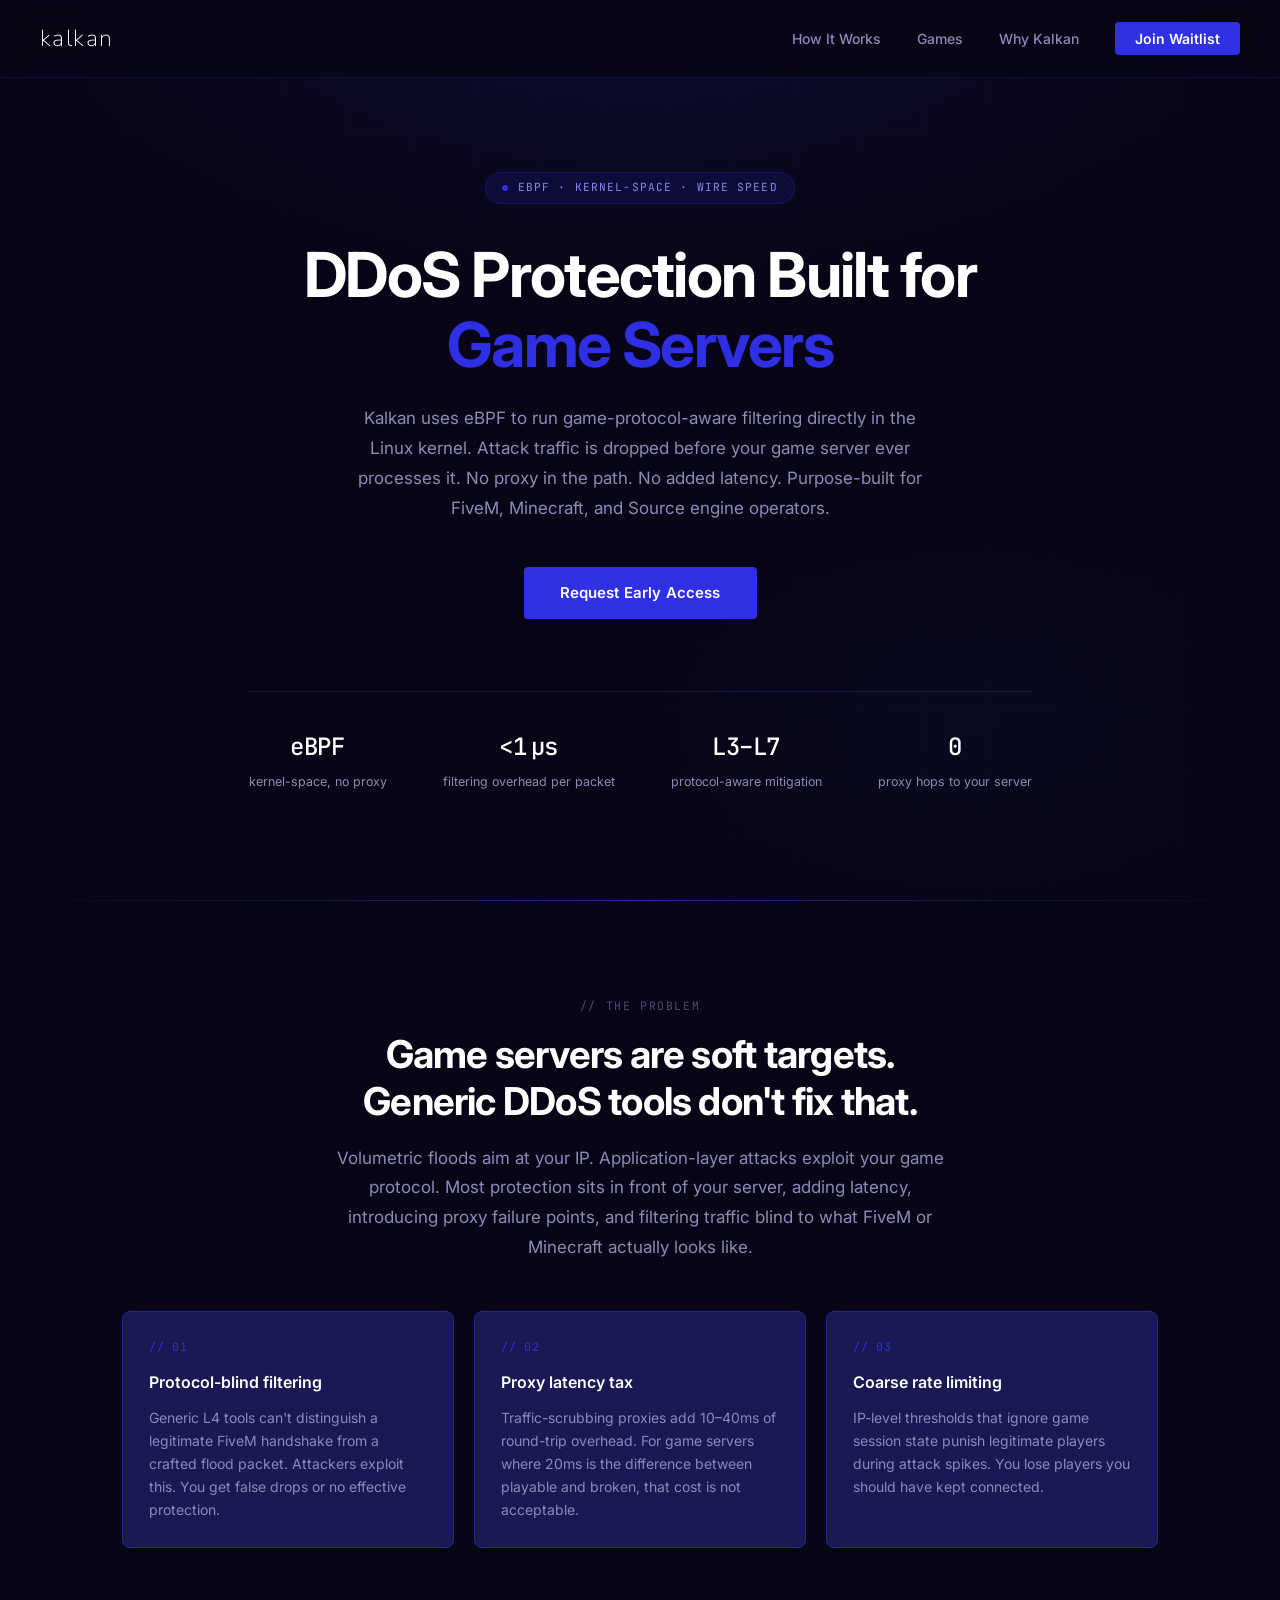
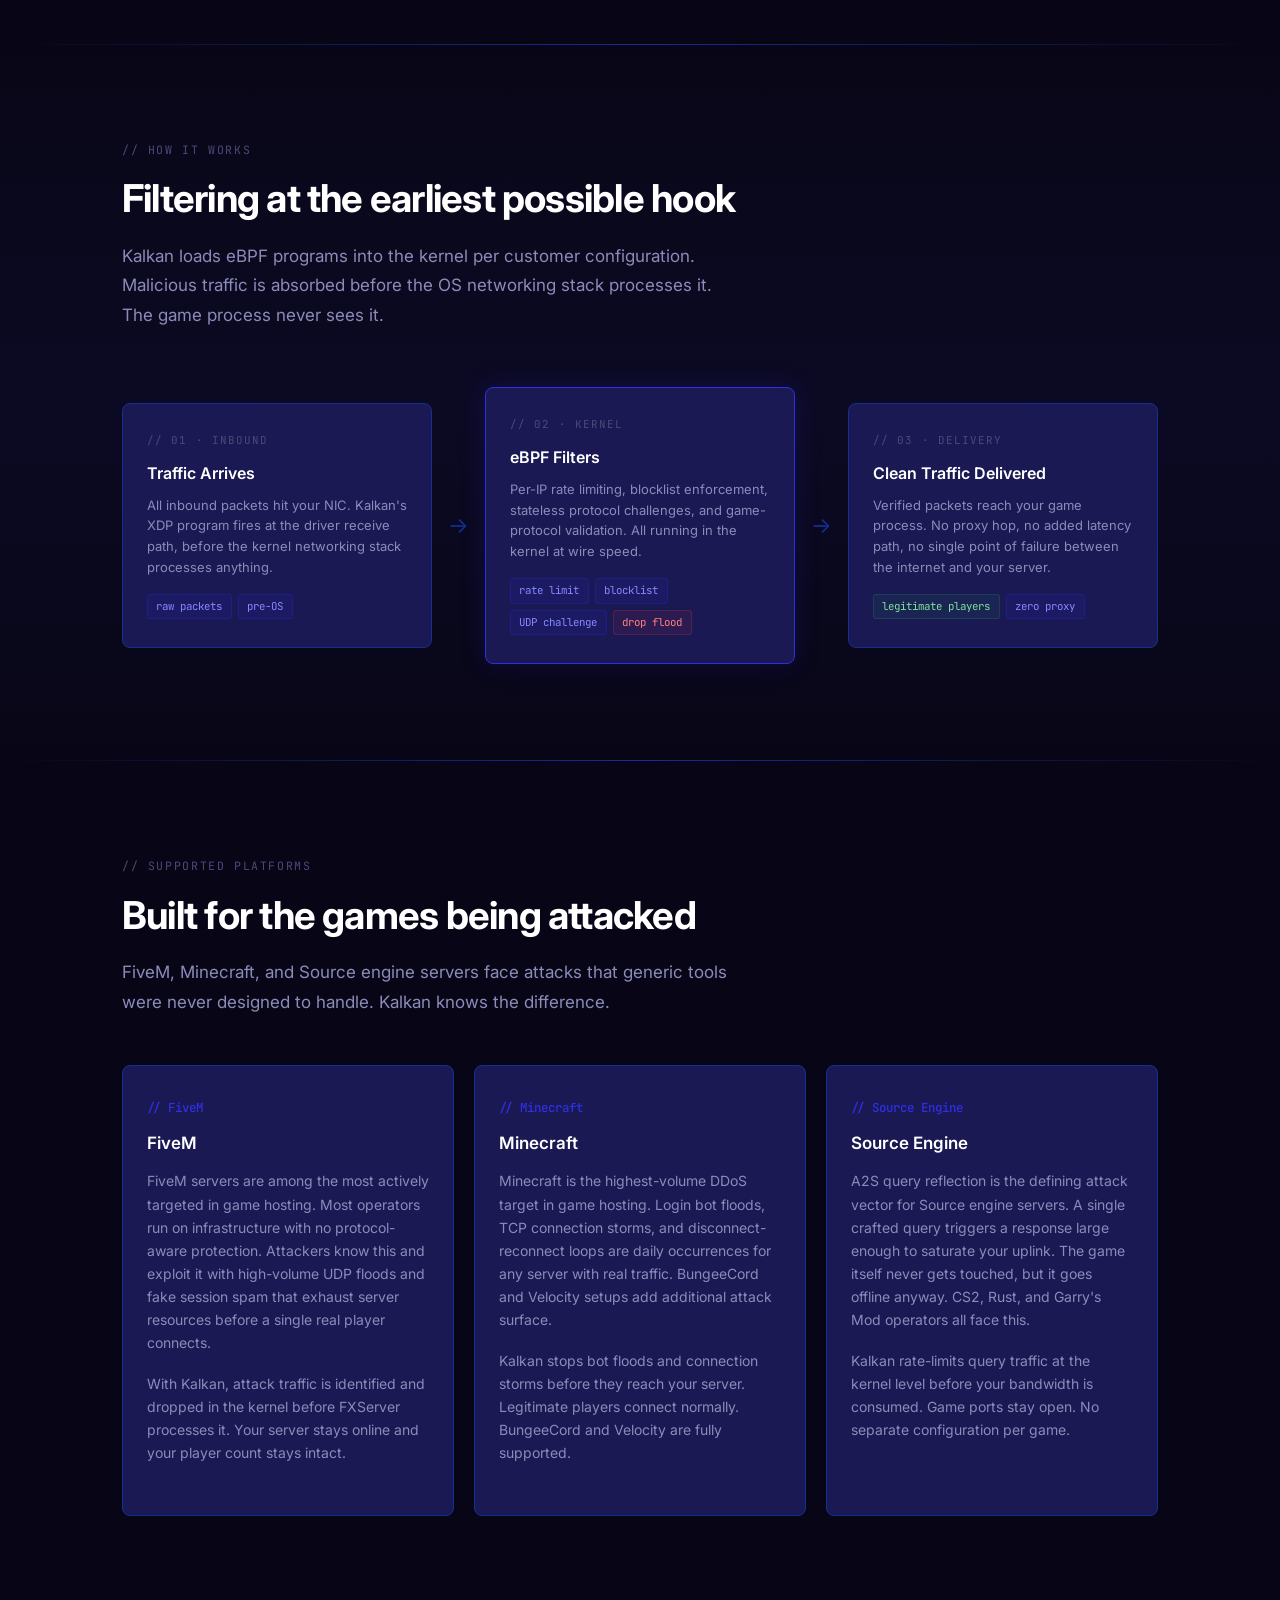
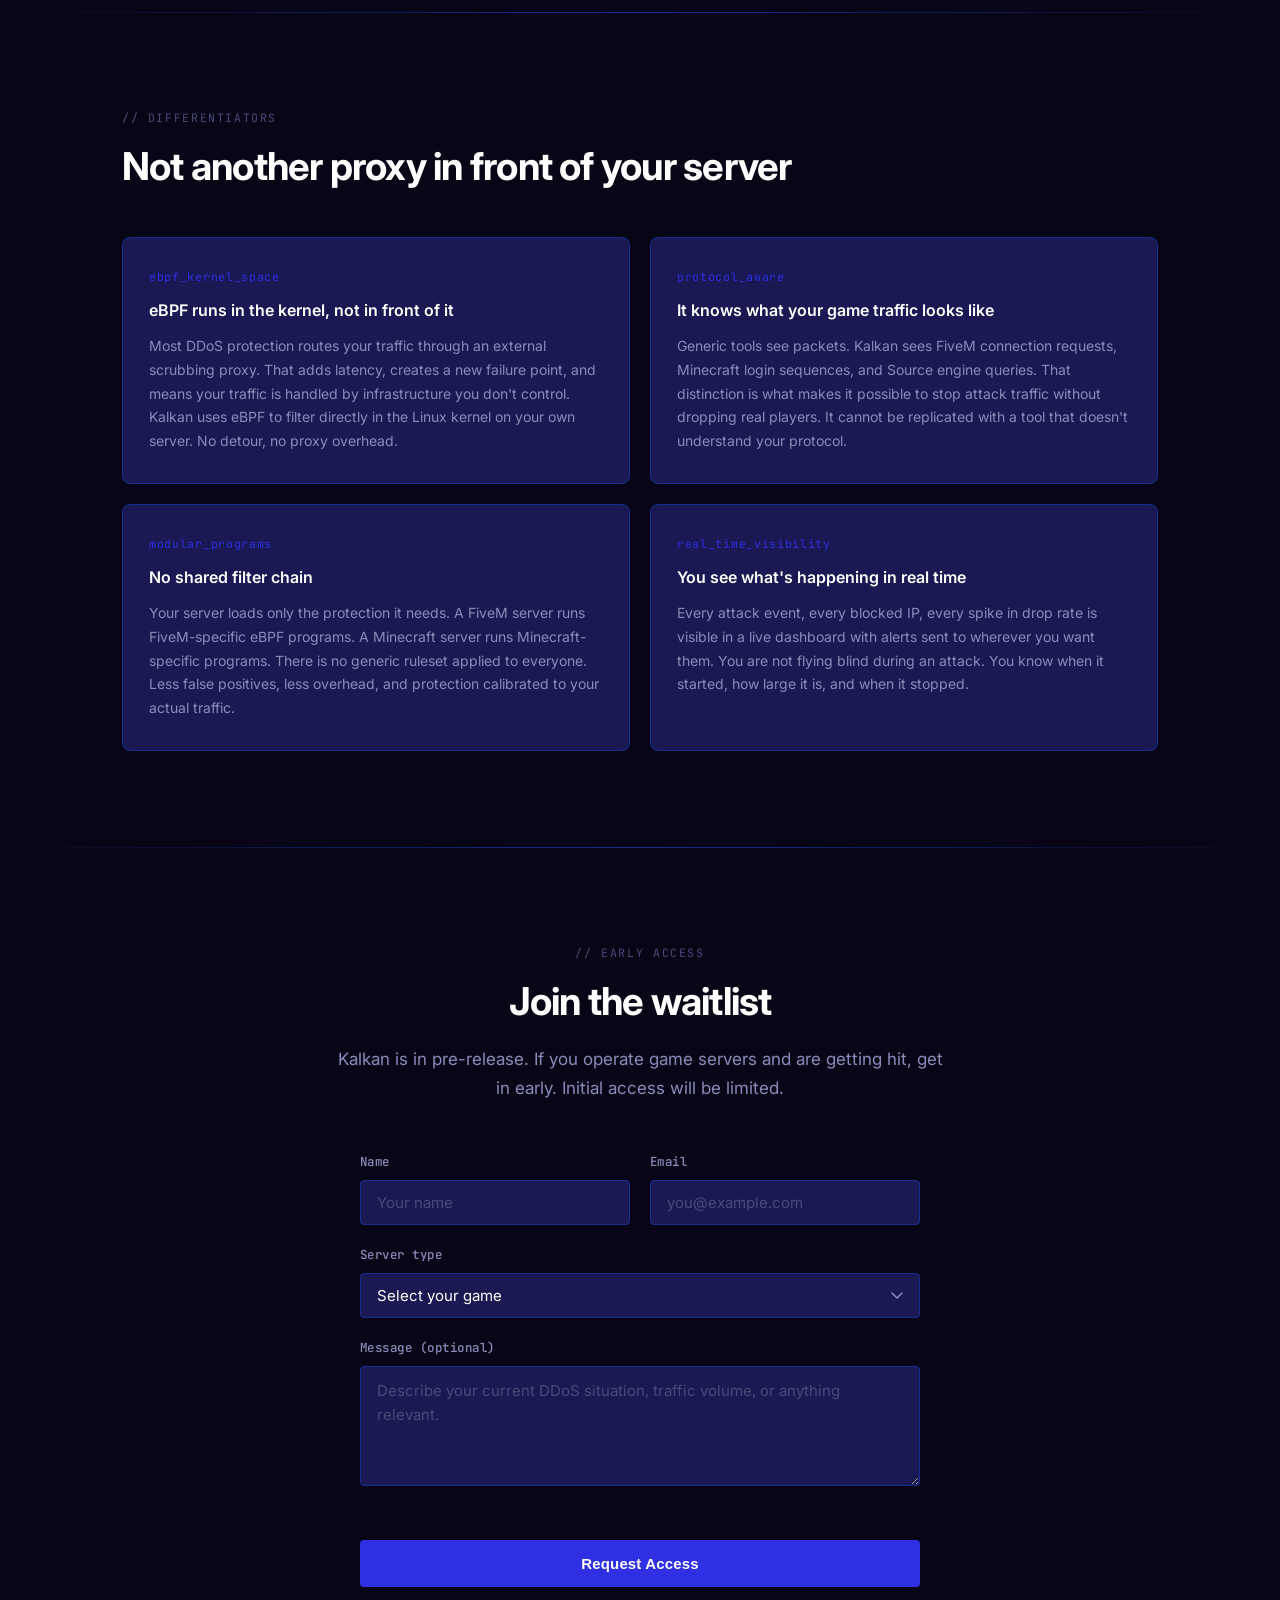
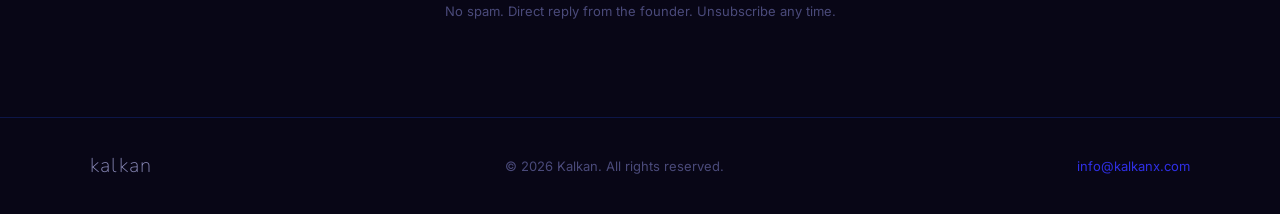
==== index.html @ 295e586f "build landing page" ====
<!DOCTYPE html>
<html lang="en">
<head>
  <meta charset="UTF-8">
  <meta name="viewport" content="width=device-width, initial-scale=1.0">
  <title>Kalkan: Game Server DDoS Protection at Wire Speed</title>
  <meta name="description" content="eBPF-powered DDoS protection for FiveM, Minecraft, and Source engine game servers. Kernel-space filtering with no proxy overhead.">
  <link rel="preconnect" href="https://fonts.googleapis.com">
  <link rel="preconnect" href="https://fonts.gstatic.com" crossorigin>
  <link href="https://fonts.googleapis.com/css2?family=Inter:wght@300;400;500;600;700&family=JetBrains+Mono:wght@400;500&family=Nunito:wght@200;300&display=swap" rel="stylesheet">
  <link rel="stylesheet" href="style.css">
</head>
<body>

<!-- Navigation -->
<nav>
  <a href="#hero" class="nav-logo">kalkan</a>
  <ul class="nav-links">
    <li><a href="#how-it-works">How It Works</a></li>
    <li><a href="#games">Games</a></li>
    <li><a href="#why">Why Kalkan</a></li>
    <li><a href="#waitlist" class="nav-cta">Join Waitlist</a></li>
  </ul>
</nav>

<!-- Hero -->
<section id="hero">
  <div class="hero-content">
    <div class="hero-badge">
      <span class="badge-dot"></span>
      eBPF &middot; Kernel-space &middot; Wire Speed
    </div>
    <h1>DDoS Protection Built for<br><em>Game Servers</em></h1>
    <p class="hero-sub">
      Kalkan uses eBPF to run game-protocol-aware filtering directly in the Linux kernel. Attack traffic is dropped before your game server ever processes it. No proxy in the path. No added latency. Purpose-built for FiveM, Minecraft, and Source engine operators.
    </p>
    <a href="#waitlist" class="btn-primary">Request Early Access</a>
    <div class="hero-stats">
      <div>
        <span class="stat-value">eBPF</span>
        <span class="stat-label">kernel-space, no proxy</span>
      </div>
      <div>
        <span class="stat-value">&lt;1&thinsp;&mu;s</span>
        <span class="stat-label">filtering overhead per packet</span>
      </div>
      <div>
        <span class="stat-value">L3–L7</span>
        <span class="stat-label">protocol-aware mitigation</span>
      </div>
      <div>
        <span class="stat-value">0</span>
        <span class="stat-label">proxy hops to your server</span>
      </div>
    </div>
  </div>
</section>

<div class="divider"></div>

<!-- Problem -->
<section id="problem">
  <div class="section-label">// the problem</div>
  <h2>Game servers are soft targets.<br>Generic DDoS tools don't fix that.</h2>
  <p class="section-intro">
    Volumetric floods aim at your IP. Application-layer attacks exploit your game protocol. Most protection sits in front of your server, adding latency, introducing proxy failure points, and filtering traffic blind to what FiveM or Minecraft actually looks like.
  </p>
  <div class="problem-cards">
    <div class="problem-card">
      <span class="problem-num">// 01</span>
      <h3>Protocol-blind filtering</h3>
      <p>Generic L4 tools can't distinguish a legitimate FiveM handshake from a crafted flood packet. Attackers exploit this. You get false drops or no effective protection.</p>
    </div>
    <div class="problem-card">
      <span class="problem-num">// 02</span>
      <h3>Proxy latency tax</h3>
      <p>Traffic-scrubbing proxies add 10–40ms of round-trip overhead. For game servers where 20ms is the difference between playable and broken, that cost is not acceptable.</p>
    </div>
    <div class="problem-card">
      <span class="problem-num">// 03</span>
      <h3>Coarse rate limiting</h3>
      <p>IP-level thresholds that ignore game session state punish legitimate players during attack spikes. You lose players you should have kept connected.</p>
    </div>
  </div>
</section>

<div class="divider"></div>

<!-- How It Works -->
<div class="bg-subtle" id="how-it-works">
  <div class="section-wide">
    <div class="section-label">// how it works</div>
    <h2>Filtering at the earliest possible hook</h2>
    <p class="section-intro">
      Kalkan loads eBPF programs into the kernel per customer configuration. Malicious traffic is absorbed before the OS networking stack processes it. The game process never sees it.
    </p>
    <div class="pipeline">
      <div class="pipeline-step">
        <span class="step-num">// 01 &middot; inbound</span>
        <h3>Traffic Arrives</h3>
        <p>All inbound packets hit your NIC. Kalkan's XDP program fires at the driver receive path, before the kernel networking stack processes anything.</p>
        <div class="tags">
          <span class="tag tag-blue">raw packets</span>
          <span class="tag tag-blue">pre-OS</span>
        </div>
      </div>
      <div class="pipeline-arrow">→</div>
      <div class="pipeline-step is-kernel">
        <span class="step-num">// 02 &middot; kernel</span>
        <h3>eBPF Filters</h3>
        <p>Per-IP rate limiting, blocklist enforcement, stateless protocol challenges, and game-protocol validation. All running in the kernel at wire speed.</p>
        <div class="tags">
          <span class="tag tag-blue">rate limit</span>
          <span class="tag tag-blue">blocklist</span>
          <span class="tag tag-blue">UDP challenge</span>
          <span class="tag tag-red">drop flood</span>
        </div>
      </div>
      <div class="pipeline-arrow">→</div>
      <div class="pipeline-step">
        <span class="step-num">// 03 &middot; delivery</span>
        <h3>Clean Traffic Delivered</h3>
        <p>Verified packets reach your game process. No proxy hop, no added latency path, no single point of failure between the internet and your server.</p>
        <div class="tags">
          <span class="tag tag-green">legitimate players</span>
          <span class="tag tag-blue">zero proxy</span>
        </div>
      </div>
    </div>
  </div>
</div>

<div class="divider"></div>

<!-- Games -->
<section id="games">
  <div class="section-label">// supported platforms</div>
  <h2>Built for the games being attacked</h2>
  <p class="section-intro">
    FiveM, Minecraft, and Source engine servers face attacks that generic tools were never designed to handle. Kalkan knows the difference.
  </p>
  <div class="games-grid">
    <div class="game-card">
      <span class="game-id">// FiveM</span>
      <h3>FiveM</h3>
      <p>FiveM servers are among the most actively targeted in game hosting. Most operators run on infrastructure with no protocol-aware protection. Attackers know this and exploit it with high-volume UDP floods and fake session spam that exhaust server resources before a single real player connects.</p>
      <p>With Kalkan, attack traffic is identified and dropped in the kernel before FXServer processes it. Your server stays online and your player count stays intact.</p>
    </div>
    <div class="game-card">
      <span class="game-id">// Minecraft</span>
      <h3>Minecraft</h3>
      <p>Minecraft is the highest-volume DDoS target in game hosting. Login bot floods, TCP connection storms, and disconnect-reconnect loops are daily occurrences for any server with real traffic. BungeeCord and Velocity setups add additional attack surface.</p>
      <p>Kalkan stops bot floods and connection storms before they reach your server. Legitimate players connect normally. BungeeCord and Velocity are fully supported.</p>
    </div>
    <div class="game-card">
      <span class="game-id">// Source Engine</span>
      <h3>Source Engine</h3>
      <p>A2S query reflection is the defining attack vector for Source engine servers. A single crafted query triggers a response large enough to saturate your uplink. The game itself never gets touched, but it goes offline anyway. CS2, Rust, and Garry's Mod operators all face this.</p>
      <p>Kalkan rate-limits query traffic at the kernel level before your bandwidth is consumed. Game ports stay open. No separate configuration per game.</p>
    </div>
  </div>
</section>

<div class="divider"></div>

<!-- Why Kalkan -->
<section id="why">
  <div class="section-label">// differentiators</div>
  <h2>Not another proxy in front of your server</h2>
  <div class="why-grid">
    <div class="why-card">
      <span class="why-key">ebpf_kernel_space</span>
      <h3>eBPF runs in the kernel, not in front of it</h3>
      <p>Most DDoS protection routes your traffic through an external scrubbing proxy. That adds latency, creates a new failure point, and means your traffic is handled by infrastructure you don't control. Kalkan uses eBPF to filter directly in the Linux kernel on your own server. No detour, no proxy overhead.</p>
    </div>
    <div class="why-card">
      <span class="why-key">protocol_aware</span>
      <h3>It knows what your game traffic looks like</h3>
      <p>Generic tools see packets. Kalkan sees FiveM connection requests, Minecraft login sequences, and Source engine queries. That distinction is what makes it possible to stop attack traffic without dropping real players. It cannot be replicated with a tool that doesn't understand your protocol.</p>
    </div>
    <div class="why-card">
      <span class="why-key">modular_programs</span>
      <h3>No shared filter chain</h3>
      <p>Your server loads only the protection it needs. A FiveM server runs FiveM-specific eBPF programs. A Minecraft server runs Minecraft-specific programs. There is no generic ruleset applied to everyone. Less false positives, less overhead, and protection calibrated to your actual traffic.</p>
    </div>
    <div class="why-card">
      <span class="why-key">real_time_visibility</span>
      <h3>You see what's happening in real time</h3>
      <p>Every attack event, every blocked IP, every spike in drop rate is visible in a live dashboard with alerts sent to wherever you want them. You are not flying blind during an attack. You know when it started, how large it is, and when it stopped.</p>
    </div>
  </div>
</section>

<div class="divider"></div>

<!-- Waitlist -->
<section id="waitlist">
  <div class="section-label">// early access</div>
  <h2>Join the waitlist</h2>
  <p class="section-intro">
    Kalkan is in pre-release. If you operate game servers and are getting hit, get in early. Initial access will be limited.
  </p>
  <form class="form-wrap" action="https://api.web3forms.com/submit" method="POST">
    <input type="hidden" name="access_key" value="5bf52de4-3894-460c-8d08-30e05726d193">
    <input type="hidden" name="subject" value="New Waitlist Request - Kalkan">
    <input type="hidden" name="redirect" value="false">
    <div class="form-row">
      <div class="form-group">
        <label for="name">Name</label>
        <input type="text" id="name" name="name" placeholder="Your name" required>
      </div>
      <div class="form-group">
        <label for="email">Email</label>
        <input type="email" id="email" name="email" placeholder="you@example.com" required>
      </div>
    </div>
    <div class="form-group">
      <label for="server-type">Server type</label>
      <select id="server-type" name="server_type" required>
        <option value="" disabled selected>Select your game</option>
        <option value="fivem">FiveM / GTA V</option>
        <option value="minecraft-java">Minecraft Java</option>
        <option value="minecraft-bedrock">Minecraft Bedrock</option>
        <option value="cs2">CS2</option>
        <option value="rust">Rust</option>
        <option value="gmod">Garry's Mod</option>
        <option value="other">Other</option>
      </select>
    </div>
    <div class="form-group">
      <label for="message">Message (optional)</label>
      <textarea id="message" name="message" placeholder="Describe your current DDoS situation, traffic volume, or anything relevant."></textarea>
    </div>
    <div class="h-captcha" data-captcha="true" data-theme="dark"></div>
    <button type="submit" class="btn-primary btn-submit">Request Access</button>
    <p class="form-note">No spam. Direct reply from the founder. Unsubscribe any time.</p>
  </form>
</section>

<!-- Footer -->
<footer>
  <div class="footer-inner">
    <span class="footer-logo">kalkan</span>
    <span class="footer-copy">&copy; 2026 Kalkan. All rights reserved.</span>
    <span class="footer-contact"><a href="mailto:info@kalkanx.com">info@kalkanx.com</a></span>
  </div>
</footer>

<script src="https://web3forms.com/client/script.js" async defer></script>
</body>
</html>
---- style.css ----
:root {
  --bg:          #080616;
  --bg-card:     #1A1953;
  --border:      #162E93;
  --accent:      #2F2FE4;
  --accent-dim:  rgba(47, 47, 228, 0.14);
  --accent-glow: rgba(47, 47, 228, 0.18);
  --text:        #ffffff;
  --text-muted:  #8b8bba;
  --text-dim:    #4a4a7a;
  --mono:        'JetBrains Mono', monospace;
  --sans:        'Inter', -apple-system, sans-serif;
}

*, *::before, *::after { box-sizing: border-box; margin: 0; padding: 0; }
html { scroll-behavior: smooth; }

body {
  background: var(--bg);
  color: var(--text);
  font-family: var(--sans);
  line-height: 1.6;
  -webkit-font-smoothing: antialiased;
}

/* ── Nav ── */
nav {
  position: fixed;
  top: 0; left: 0; right: 0;
  z-index: 100;
  display: flex;
  align-items: center;
  justify-content: space-between;
  padding: 1.25rem 2.5rem;
  background: rgba(8, 6, 22, 0.88);
  backdrop-filter: blur(14px);
  border-bottom: 1px solid rgba(22, 46, 147, 0.35);
}

.nav-logo {
  font-family: 'Nunito', sans-serif;
  font-size: 1.45rem;
  font-weight: 200;
  color: var(--text);
  text-decoration: none;
  letter-spacing: 0.06em;
}

.nav-links {
  display: flex;
  align-items: center;
  gap: 2.25rem;
  list-style: none;
}
.nav-links a {
  color: var(--text-muted);
  text-decoration: none;
  font-size: 0.875rem;
  font-weight: 500;
  transition: color 0.2s;
}
.nav-links a:hover { color: var(--text); }
.nav-cta {
  padding: 0.5rem 1.25rem;
  background: var(--accent);
  color: var(--text) !important;
  border-radius: 4px;
  font-weight: 600 !important;
  transition: opacity 0.2s !important;
}
.nav-cta:hover { opacity: 0.82 !important; }

/* ── Hero ── */
#hero {
  min-height: 100vh;
  display: flex;
  align-items: center;
  justify-content: center;
  text-align: center;
  padding: 9rem 2rem 5rem;
  position: relative;
  overflow: hidden;
}

#hero::before {
  content: '';
  position: absolute;
  inset: 0;
  background:
    radial-gradient(ellipse 90% 55% at 50% -5%, rgba(47, 47, 228, 0.14) 0%, transparent 65%),
    radial-gradient(ellipse 50% 35% at 80% 80%, rgba(22, 46, 147, 0.07) 0%, transparent 60%);
  pointer-events: none;
}

#hero::after {
  content: '';
  position: absolute;
  inset: 0;
  background-image:
    linear-gradient(rgba(47, 47, 228, 0.035) 1px, transparent 1px),
    linear-gradient(90deg, rgba(47, 47, 228, 0.035) 1px, transparent 1px);
  background-size: 64px 64px;
  pointer-events: none;
}

.hero-content {
  position: relative;
  z-index: 1;
  max-width: 820px;
}

.hero-badge {
  display: inline-flex;
  align-items: center;
  gap: 0.6rem;
  padding: 0.375rem 1rem;
  background: var(--accent-dim);
  border: 1px solid rgba(47, 47, 228, 0.28);
  border-radius: 2rem;
  font-family: var(--mono);
  font-size: 0.7rem;
  letter-spacing: 0.1em;
  text-transform: uppercase;
  color: #8888ee;
  margin-bottom: 2.25rem;
}
.badge-dot {
  width: 6px; height: 6px;
  background: var(--accent);
  border-radius: 50%;
  flex-shrink: 0;
  animation: blink 2.2s ease-in-out infinite;
}
@keyframes blink {
  0%, 100% { opacity: 1; box-shadow: 0 0 0 0 rgba(47,47,228,0.5); }
  50%       { opacity: 0.6; box-shadow: 0 0 0 5px rgba(47,47,228,0); }
}

h1 {
  font-size: clamp(2.25rem, 5vw, 3.875rem);
  font-weight: 700;
  line-height: 1.13;
  letter-spacing: -0.025em;
  margin-bottom: 1.5rem;
}
h1 em { font-style: normal; color: var(--accent); }

.hero-sub {
  font-size: 1.0625rem;
  color: var(--text-muted);
  max-width: 580px;
  margin: 0 auto 2.75rem;
  line-height: 1.75;
}

.btn-primary {
  display: inline-block;
  padding: 0.875rem 2.25rem;
  background: var(--accent);
  color: var(--text);
  text-decoration: none;
  font-weight: 600;
  font-size: 0.9375rem;
  border-radius: 4px;
  border: none;
  cursor: pointer;
  transition: opacity 0.2s, transform 0.15s;
  letter-spacing: 0.01em;
}
.btn-primary:hover { opacity: 0.84; transform: translateY(-1px); }
.btn-primary:active { transform: translateY(0); }

.hero-stats {
  display: flex;
  gap: 3.5rem;
  justify-content: center;
  flex-wrap: wrap;
  margin-top: 4.5rem;
  padding-top: 2.25rem;
  border-top: 1px solid rgba(22, 46, 147, 0.5);
}
.stat-value {
  display: block;
  font-family: var(--mono);
  font-size: 1.5rem;
  font-weight: 500;
  color: var(--text);
  letter-spacing: -0.02em;
}
.stat-label {
  display: block;
  font-size: 0.78rem;
  color: var(--text-muted);
  margin-top: 0.3rem;
}

/* ── Shared layout ── */
.divider {
  width: 100%;
  height: 1px;
  background: linear-gradient(90deg, transparent, var(--border), transparent);
}

section {
  max-width: 1100px;
  margin: 0 auto;
  padding: 6rem 2rem;
}

.section-label {
  font-family: var(--mono);
  font-size: 0.72rem;
  letter-spacing: 0.14em;
  text-transform: uppercase;
  color: var(--text-dim);
  margin-bottom: 1rem;
}

h2 {
  font-size: clamp(1.75rem, 3vw, 2.5rem);
  font-weight: 700;
  letter-spacing: -0.02em;
  line-height: 1.2;
  margin-bottom: 1.25rem;
}

.section-intro {
  font-size: 1.0625rem;
  color: var(--text-muted);
  line-height: 1.75;
  max-width: 620px;
}

/* ── Problem ── */
#problem { text-align: center; }
#problem .section-intro { margin: 0 auto; }

.problem-cards {
  display: grid;
  grid-template-columns: repeat(3, 1fr);
  gap: 1.25rem;
  margin-top: 3rem;
}

.problem-card {
  background: var(--bg-card);
  border: 1px solid var(--border);
  border-radius: 8px;
  padding: 1.625rem;
  text-align: left;
}
.problem-num {
  font-family: var(--mono);
  font-size: 0.72rem;
  color: var(--accent);
  letter-spacing: 0.06em;
  margin-bottom: 0.875rem;
  display: block;
}
.problem-card h3 {
  font-size: 1rem;
  font-weight: 600;
  margin-bottom: 0.625rem;
}
.problem-card p {
  font-size: 0.875rem;
  color: var(--text-muted);
  line-height: 1.65;
}

/* ── How It Works ── */
.bg-subtle {
  background: linear-gradient(180deg, transparent, rgba(26, 25, 83, 0.22) 50%, transparent);
}
.section-wide {
  max-width: 1100px;
  margin: 0 auto;
  padding: 6rem 2rem;
}

.pipeline {
  display: grid;
  grid-template-columns: 1fr auto 1fr auto 1fr;
  align-items: center;
  gap: 1rem;
  margin-top: 3.5rem;
}

.pipeline-step {
  background: var(--bg-card);
  border: 1px solid var(--border);
  border-radius: 8px;
  padding: 1.75rem 1.5rem;
}
.pipeline-step.is-kernel {
  border-color: var(--accent);
  box-shadow: 0 0 28px rgba(47, 47, 228, 0.16);
}
.step-num {
  font-family: var(--mono);
  font-size: 0.68rem;
  letter-spacing: 0.1em;
  color: var(--text-dim);
  text-transform: uppercase;
  margin-bottom: 0.75rem;
  display: block;
}
.pipeline-step h3 {
  font-size: 1rem;
  font-weight: 600;
  margin-bottom: 0.5rem;
}
.pipeline-step p {
  font-size: 0.8125rem;
  color: var(--text-muted);
  line-height: 1.6;
}
.pipeline-arrow {
  color: var(--border);
  font-size: 1.375rem;
  display: flex;
  align-items: center;
  justify-content: center;
  flex-shrink: 0;
  user-select: none;
}
.tags {
  display: flex;
  flex-wrap: wrap;
  gap: 0.375rem;
  margin-top: 1rem;
}
.tag {
  font-family: var(--mono);
  font-size: 0.675rem;
  padding: 0.2rem 0.525rem;
  border-radius: 3px;
  border: 1px solid;
}
.tag-blue  { background: rgba(47,47,228,0.1);   color: #8888ff; border-color: rgba(47,47,228,0.25); }
.tag-red   { background: rgba(228,60,60,0.09);  color: #ff8080; border-color: rgba(228,60,60,0.2); }
.tag-green { background: rgba(47,200,100,0.07); color: #7fe09a; border-color: rgba(47,200,100,0.15); }

/* ── Games ── */
.games-grid {
  display: grid;
  grid-template-columns: repeat(3, 1fr);
  gap: 1.25rem;
  margin-top: 3rem;
}
.game-card {
  background: var(--bg-card);
  border: 1px solid var(--border);
  border-radius: 8px;
  padding: 2rem 1.5rem;
  transition: border-color 0.2s, box-shadow 0.2s;
}
.game-card:hover {
  border-color: var(--accent);
  box-shadow: 0 0 24px var(--accent-glow);
}
.game-id {
  font-family: var(--mono);
  font-size: 0.78rem;
  color: var(--accent);
  font-weight: 500;
  margin-bottom: 0.75rem;
  display: block;
}
.game-card h3 {
  font-size: 1.0625rem;
  font-weight: 600;
  margin-bottom: 0.75rem;
}
.game-card p {
  font-size: 0.875rem;
  color: var(--text-muted);
  line-height: 1.65;
  margin-bottom: 1.125rem;
}
.feature-list {
  list-style: none;
  display: flex;
  flex-direction: column;
  gap: 0.4rem;
}
.feature-list li {
  font-family: var(--mono);
  font-size: 0.75rem;
  color: var(--text-dim);
  display: flex;
  align-items: center;
  gap: 0.5rem;
}
.feature-list li::before {
  content: '→';
  color: var(--accent);
  font-size: 0.7rem;
  flex-shrink: 0;
}

/* ── Why Kalkan ── */
.why-grid {
  display: grid;
  grid-template-columns: repeat(2, 1fr);
  gap: 1.25rem;
  margin-top: 3rem;
}
.why-card {
  background: var(--bg-card);
  border: 1px solid var(--border);
  border-radius: 8px;
  padding: 1.875rem 1.625rem;
}
.why-key {
  font-family: var(--mono);
  font-size: 0.72rem;
  color: var(--accent);
  letter-spacing: 0.06em;
  margin-bottom: 0.75rem;
  display: block;
}
.why-card h3 {
  font-size: 1rem;
  font-weight: 600;
  margin-bottom: 0.625rem;
}
.why-card p {
  font-size: 0.875rem;
  color: var(--text-muted);
  line-height: 1.7;
}

/* ── Waitlist ── */
#waitlist { text-align: center; }
#waitlist .section-intro { margin: 0 auto 3rem; }

.form-wrap {
  max-width: 560px;
  margin: 0 auto;
  text-align: left;
}
.form-group { margin-bottom: 1.25rem; }
.form-row {
  display: grid;
  grid-template-columns: 1fr 1fr;
  gap: 1.25rem;
}

label {
  display: block;
  font-family: var(--mono);
  font-size: 0.78rem;
  letter-spacing: 0.04em;
  color: var(--text-muted);
  font-weight: 500;
  margin-bottom: 0.5rem;
}

input, select, textarea {
  width: 100%;
  padding: 0.75rem 1rem;
  background: var(--bg-card);
  border: 1px solid var(--border);
  border-radius: 4px;
  color: var(--text);
  font-family: var(--sans);
  font-size: 0.9375rem;
  outline: none;
  transition: border-color 0.2s, box-shadow 0.2s;
  -webkit-appearance: none;
  appearance: none;
}
input::placeholder, textarea::placeholder { color: var(--text-dim); }
input:focus, select:focus, textarea:focus {
  border-color: var(--accent);
  box-shadow: 0 0 0 3px rgba(47,47,228,0.12);
}

select {
  cursor: pointer;
  background-image: url("data:image/svg+xml,%3Csvg xmlns='http://www.w3.org/2000/svg' width='12' height='7' viewBox='0 0 12 7'%3E%3Cpath d='M1 1l5 5 5-5' stroke='%238b8bba' stroke-width='1.5' fill='none' stroke-linecap='round' stroke-linejoin='round'/%3E%3C/svg%3E");
  background-repeat: no-repeat;
  background-position: right 1rem center;
  padding-right: 2.75rem;
}
select option { background: #1A1953; }

textarea { resize: vertical; min-height: 120px; line-height: 1.6; }

.btn-submit {
  width: 100%;
  margin-top: 0.375rem;
  padding: 0.9375rem;
  font-size: 0.9375rem;
}

.h-captcha { margin-bottom: 1.25rem; display: flex; justify-content: center; }

.form-note {
  text-align: center;
  font-size: 0.8125rem;
  color: var(--text-dim);
  margin-top: 0.875rem;
}

/* ── Footer ── */
footer {
  border-top: 1px solid rgba(22, 46, 147, 0.4);
  padding: 2rem 2.5rem;
}
.footer-inner {
  max-width: 1100px;
  margin: 0 auto;
  display: flex;
  align-items: center;
  justify-content: space-between;
  flex-wrap: wrap;
  gap: 1rem;
}
.footer-logo {
  font-family: 'Nunito', sans-serif;
  font-size: 1.25rem;
  font-weight: 200;
  color: var(--text-muted);
  letter-spacing: 0.06em;
}
.footer-copy { font-size: 0.8125rem; color: var(--text-dim); }
.footer-contact { font-size: 0.8125rem; color: var(--text-muted); }
.footer-contact a { color: var(--accent); text-decoration: none; }
.footer-contact a:hover { text-decoration: underline; }

/* ── Responsive ── */
@media (max-width: 900px) {
  .problem-cards { grid-template-columns: 1fr; }
  .games-grid    { grid-template-columns: 1fr; }
  .why-grid      { grid-template-columns: 1fr; }
}

@media (max-width: 760px) {
  .nav-links { display: none; }
  .pipeline { grid-template-columns: 1fr; }
  .pipeline-arrow { display: none; }
  .form-row { grid-template-columns: 1fr; }
  .hero-stats { gap: 2rem; }
  .footer-inner { flex-direction: column; text-align: center; }
}

@media (max-width: 480px) {
  nav { padding: 1rem 1.25rem; }
  #hero { padding: 7rem 1.25rem 3.5rem; }
  section, .section-wide { padding: 4.5rem 1.25rem; }
}
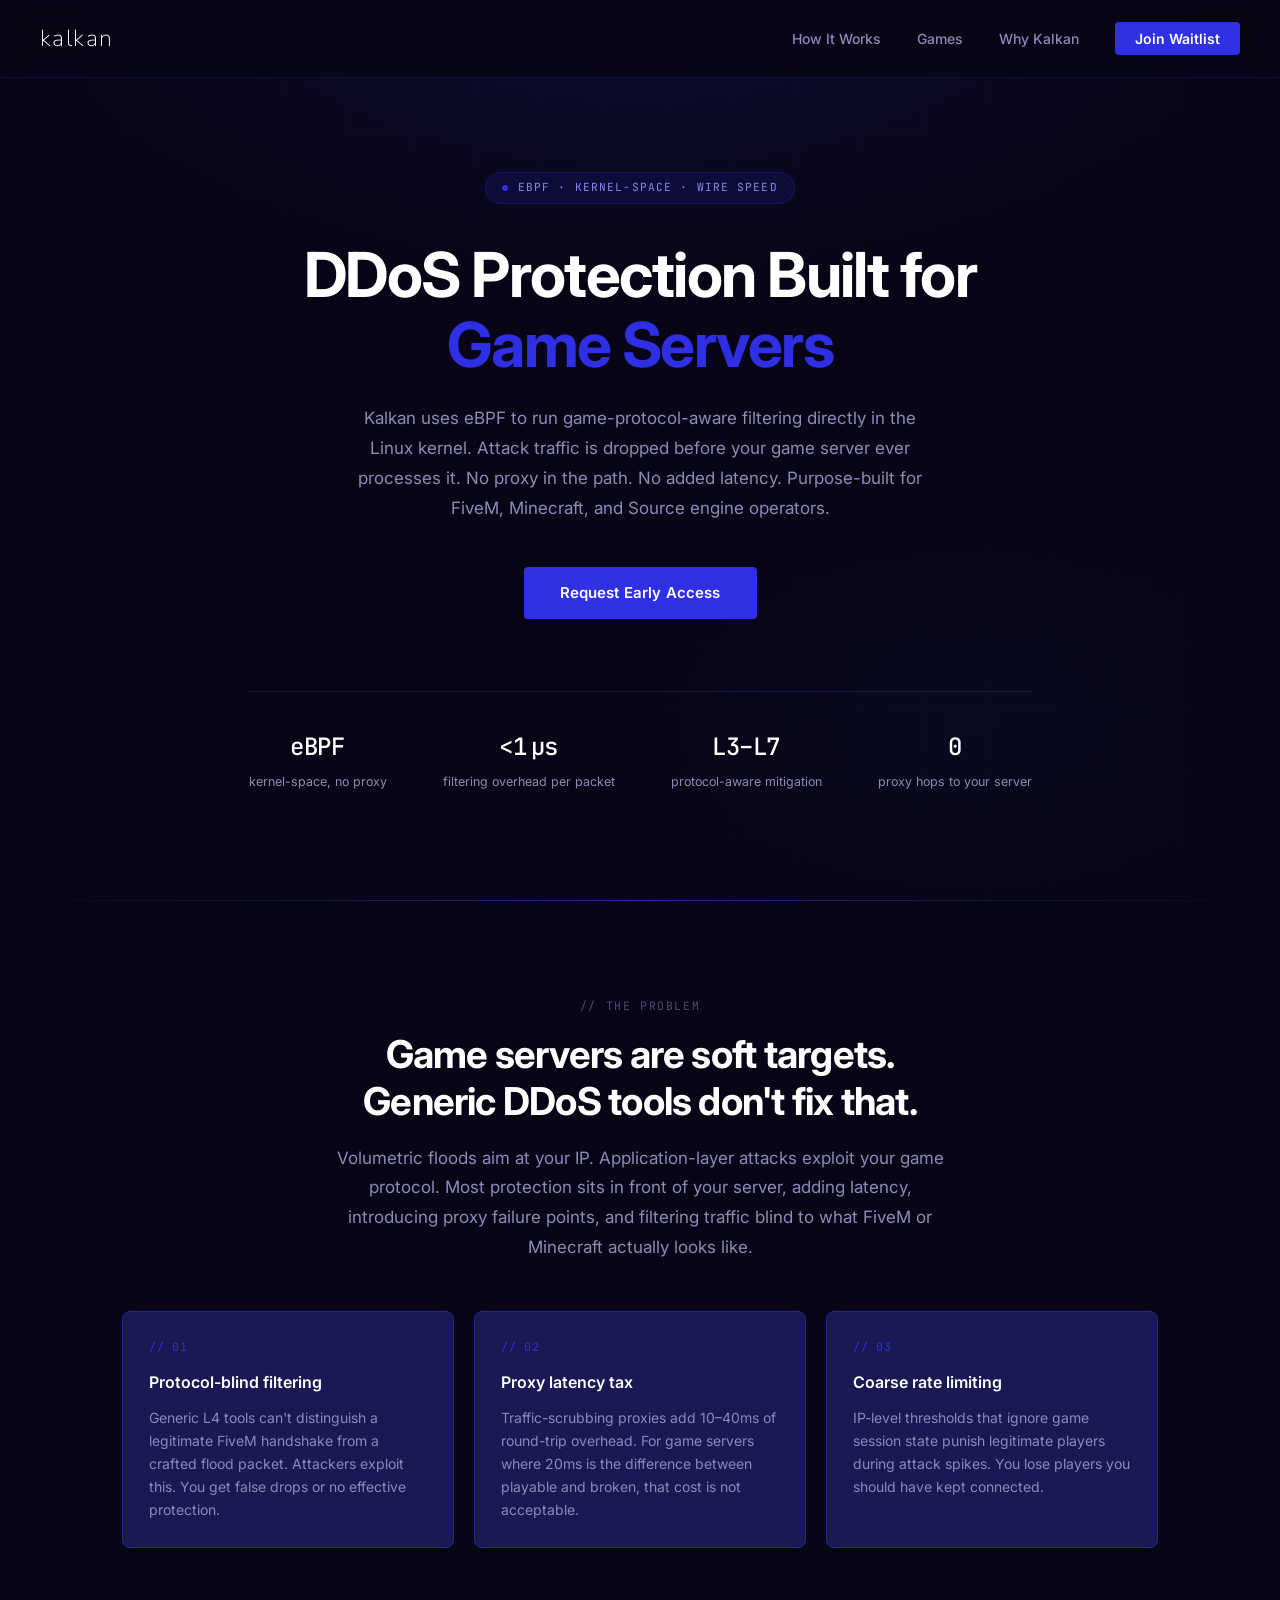
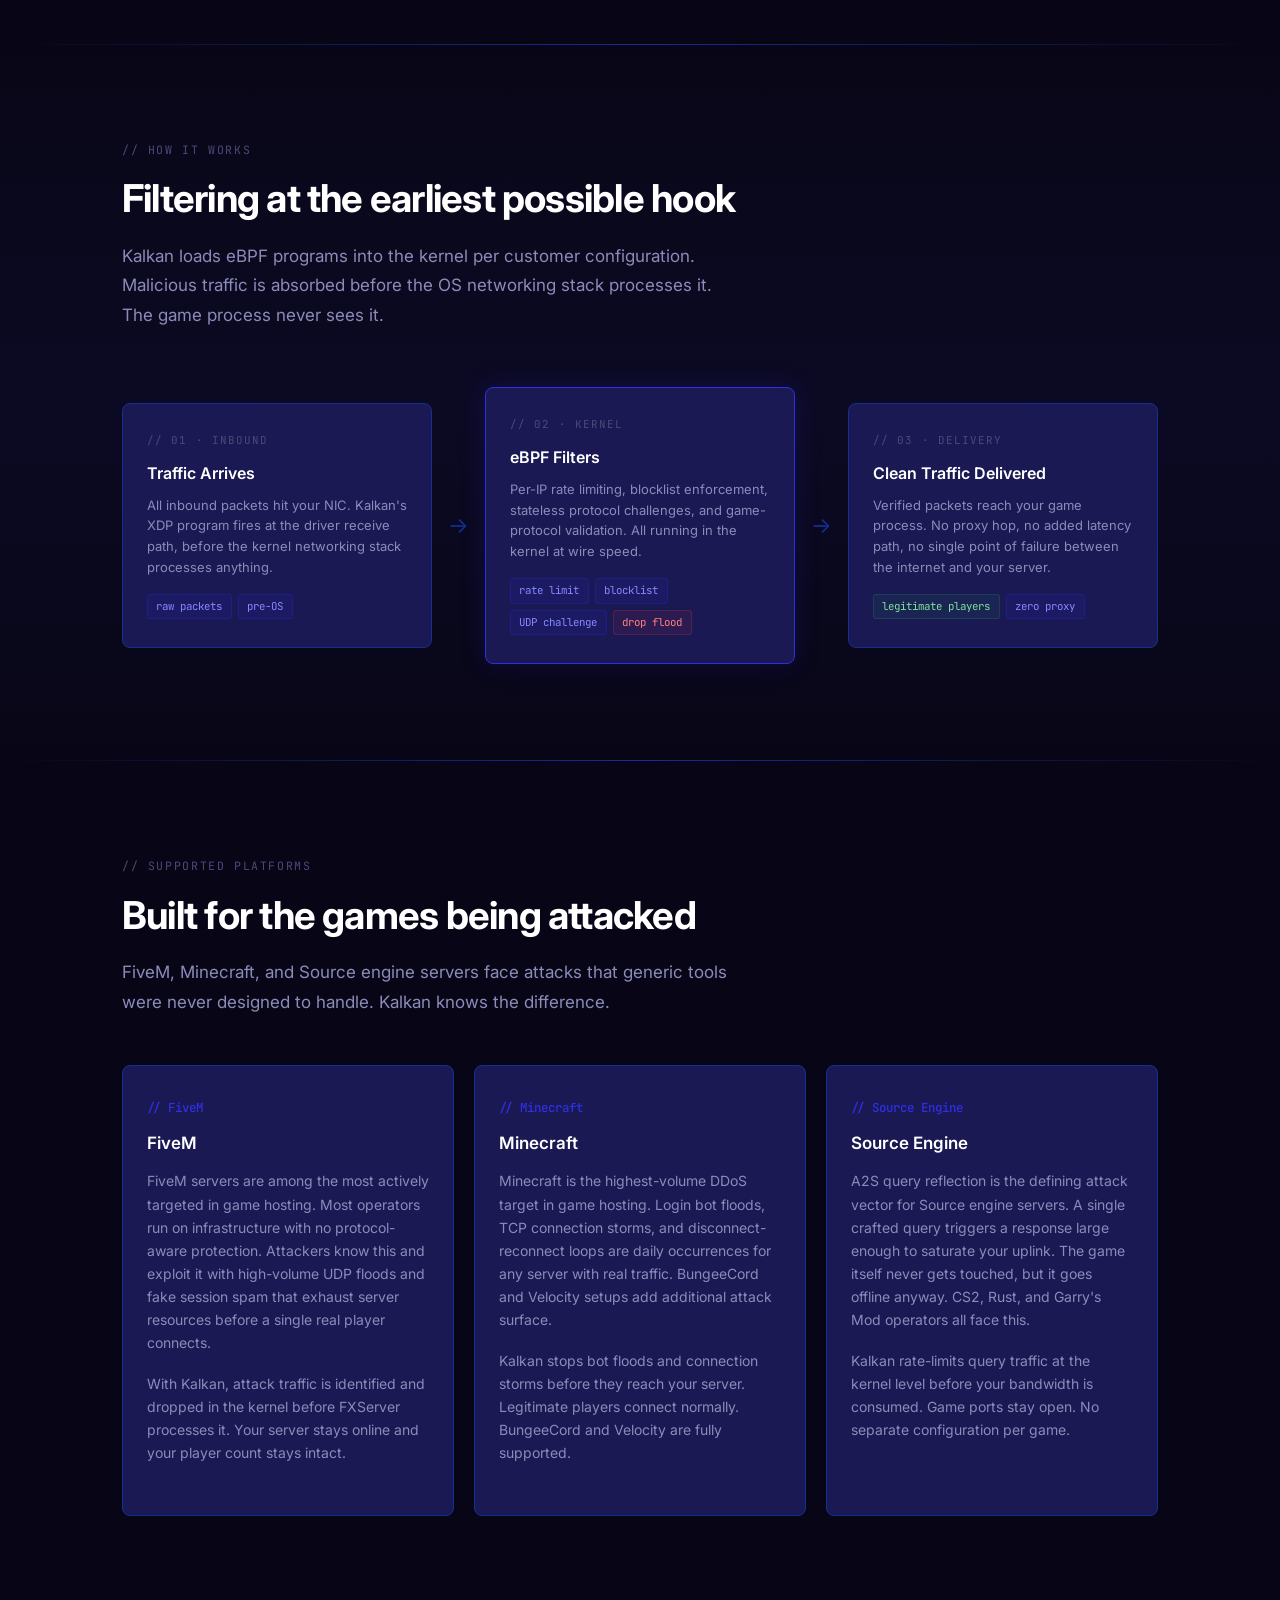
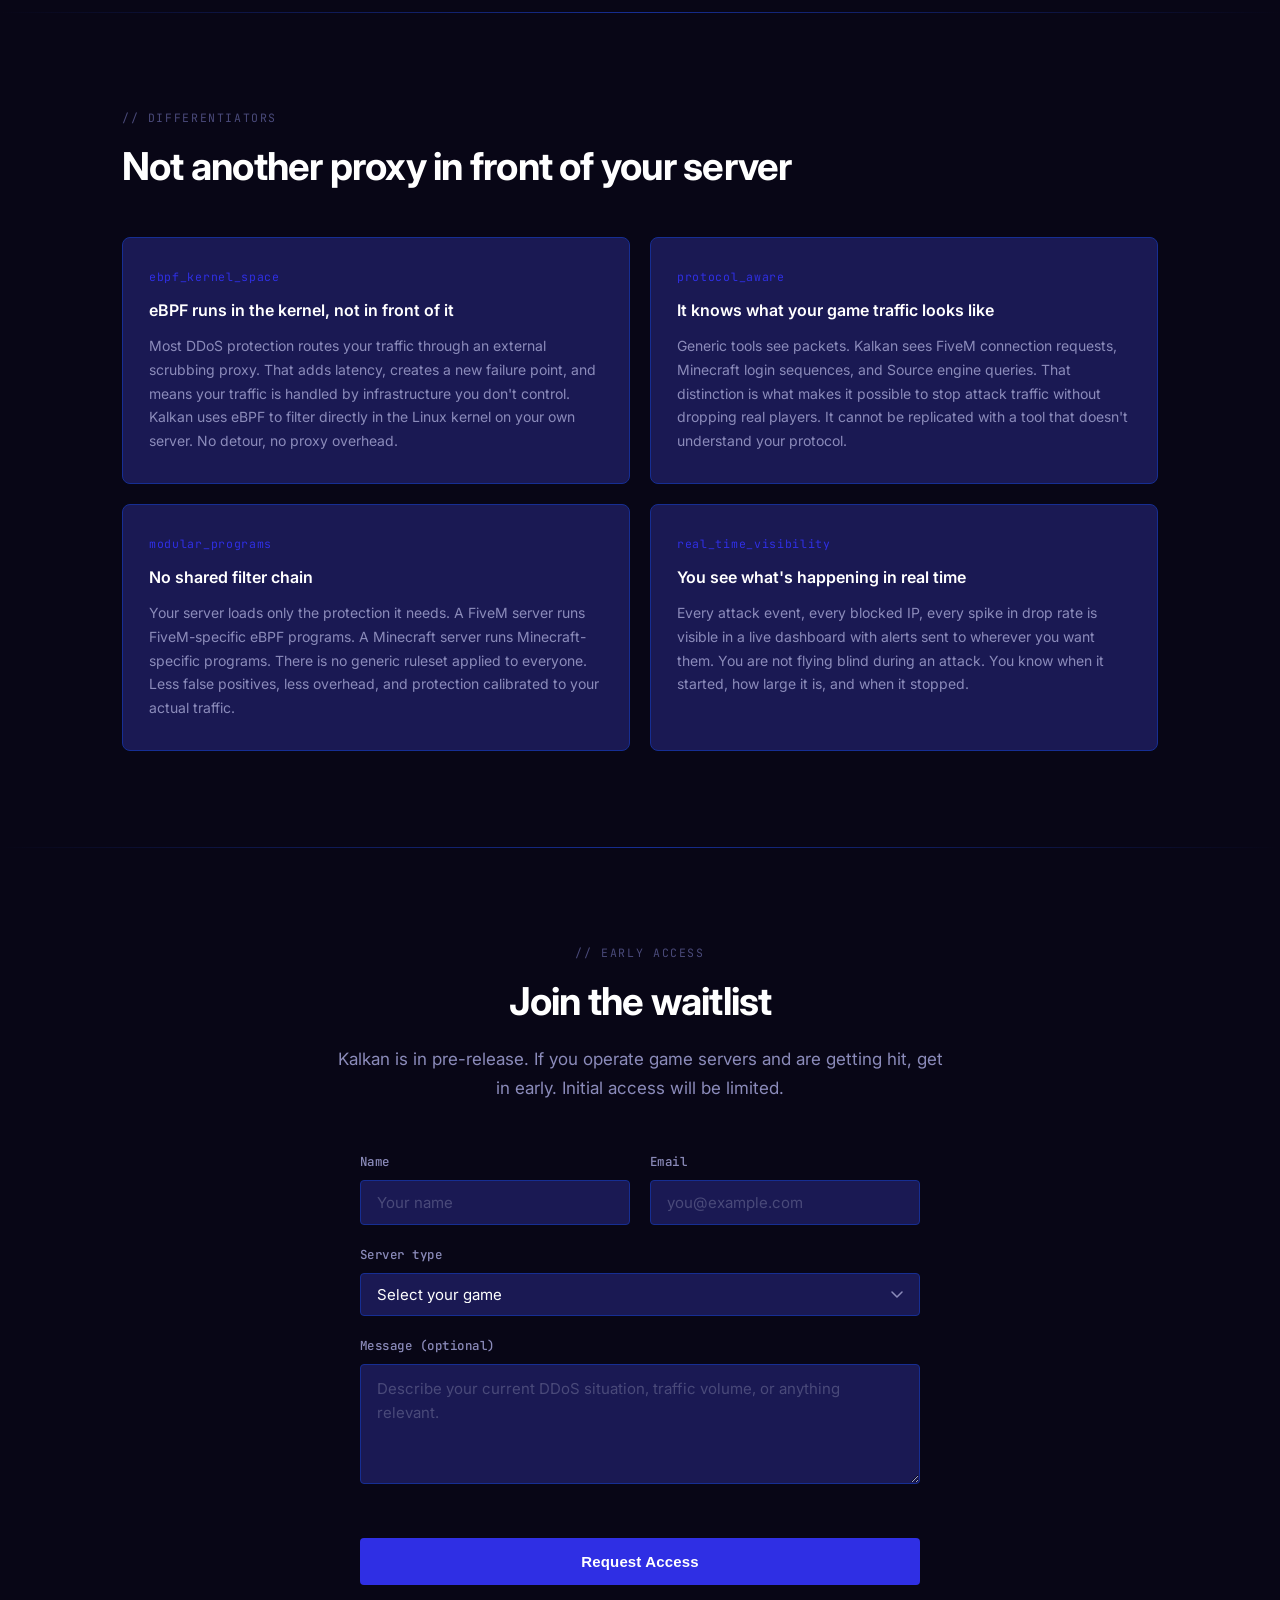
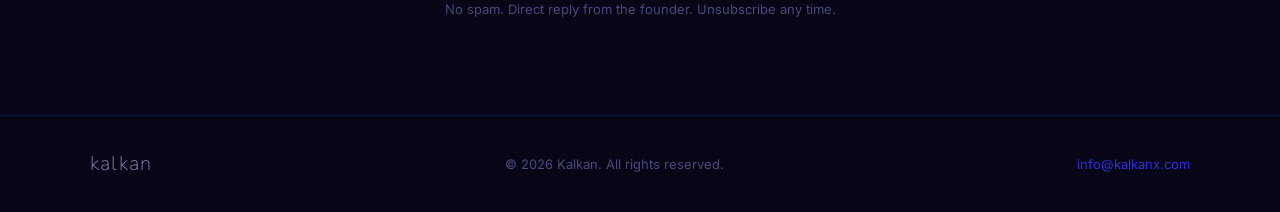
==== commit 283f3a58: "add redirect page" ====
--- a/index.html
+++ b/index.html
@@ -203,7 +203,7 @@
   <form class="form-wrap" action="https://api.web3forms.com/submit" method="POST">
     <input type="hidden" name="access_key" value="5bf52de4-3894-460c-8d08-30e05726d193">
     <input type="hidden" name="subject" value="New Waitlist Request - Kalkan">
-    <input type="hidden" name="redirect" value="false">
+    <input type="hidden" name="redirect" value="https://kalkanx.github.io/thank-you.html">
     <div class="form-row">
       <div class="form-group">
         <label for="name">Name</label>
